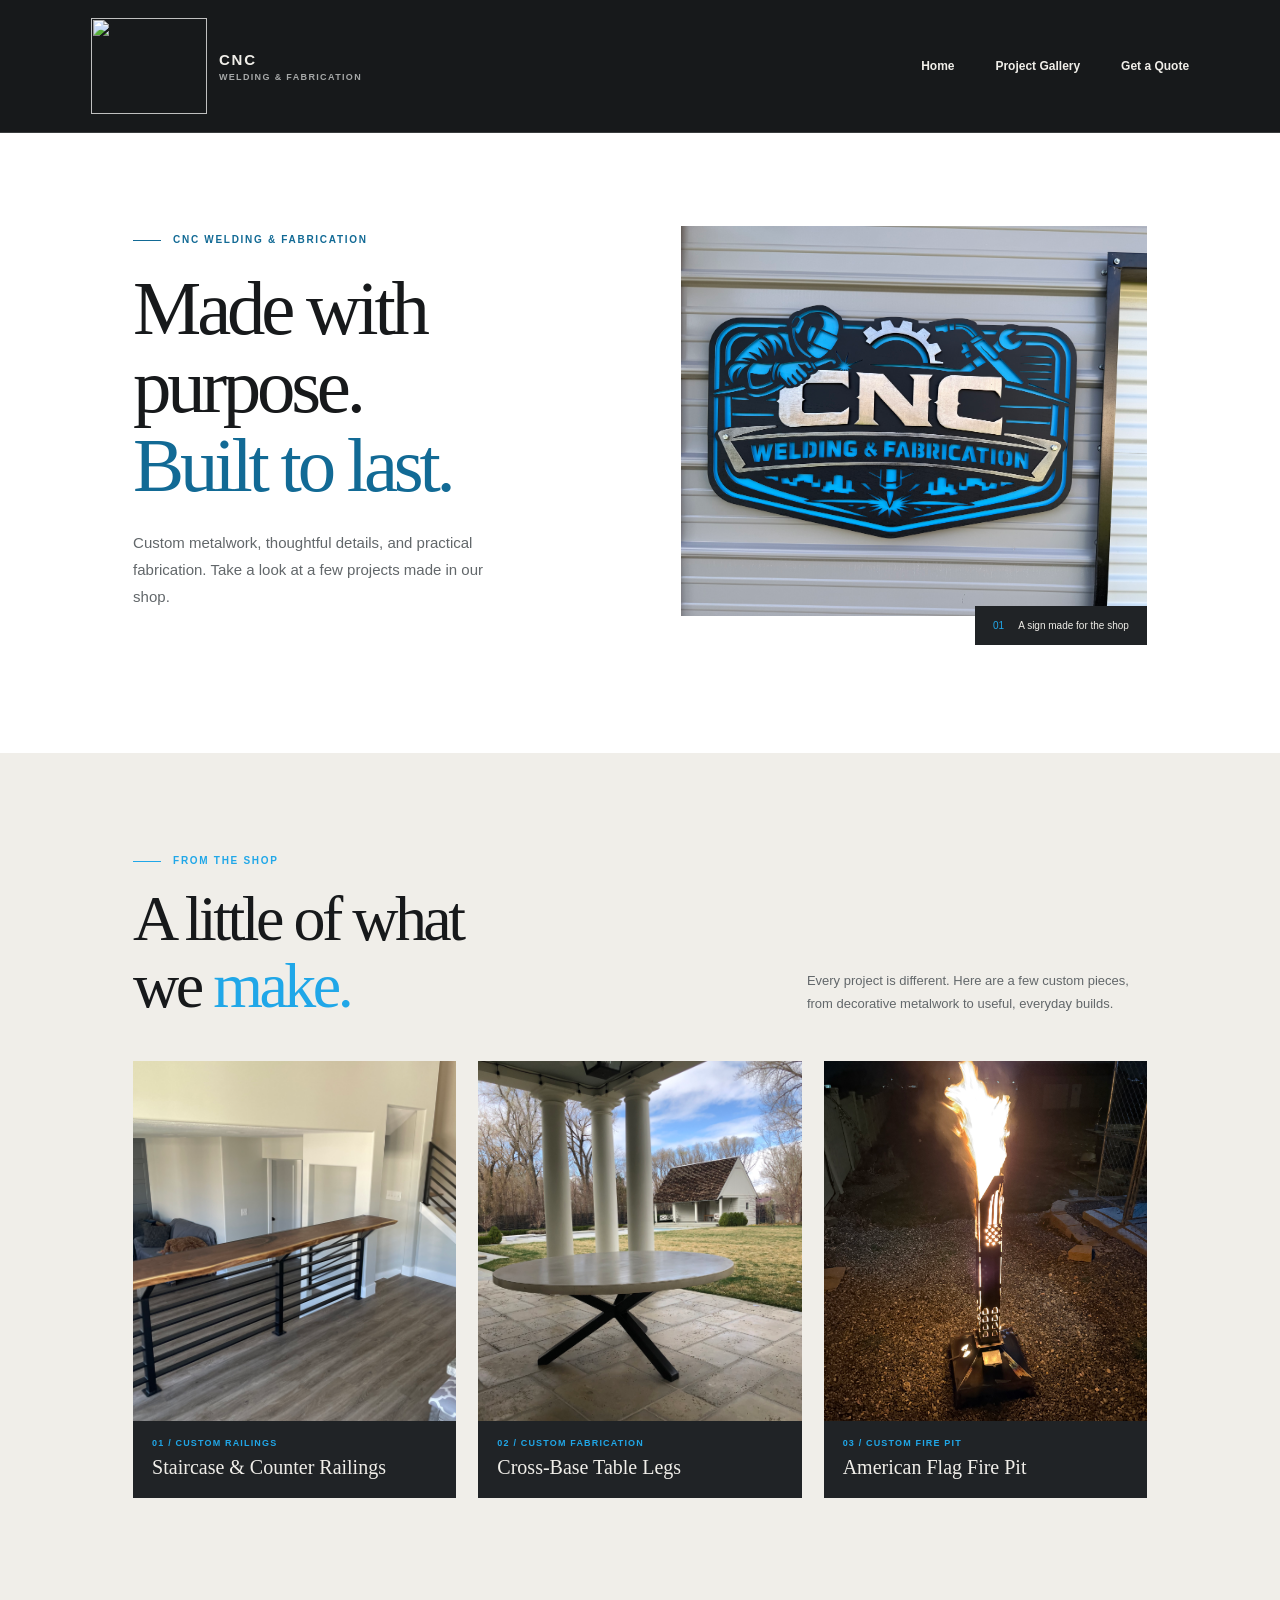
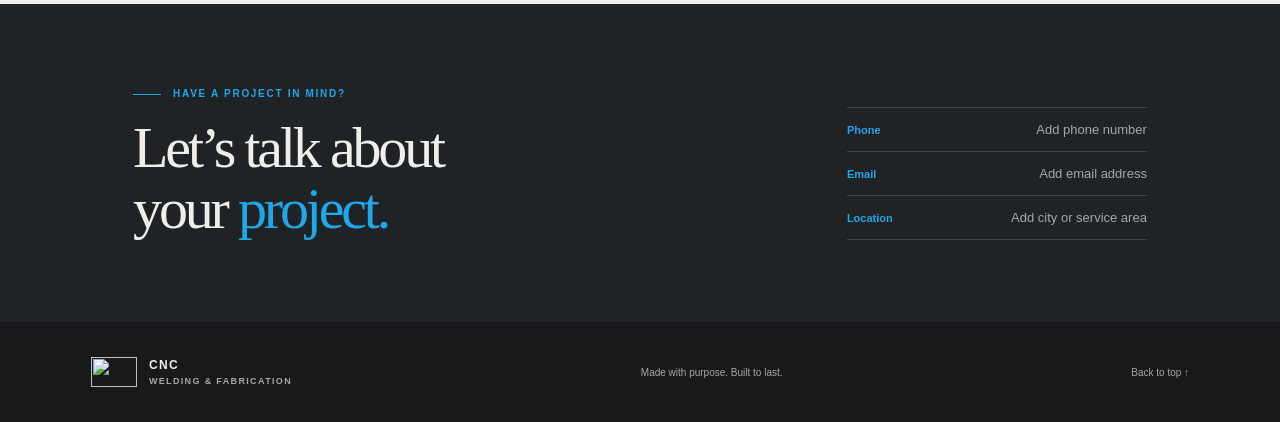
==== index.html @ ff302c90 "Merge 383dbe6cd011f37cf4efd4ad10634effdc2cf8ca into 27075da2502f0ead404ca7bb5ef45994bba12195" ====
<!doctype html>
<html lang="en">
  <head>
    <meta charset="utf-8">
    <meta name="viewport" content="width=device-width, initial-scale=1">
    <meta
      name="description"
      content="CNC Welding & Fabrication creates custom metalwork, repairs, and one-of-a-kind pieces."
    >
    <title>CNC Welding & Fabrication | Made with purpose</title>
    <link rel="icon" type="image/png" href="cnc_logo_2000px.png">
    <link rel="stylesheet" href="style.css">
  </head>
  <body>
<header class="site-header">
  <a class="brand" href="index.html" aria-label="CNC Welding & Fabrication home">
    <img src="cnc_logo_2000px.png" alt="">
    <span>CNC <span class="brand__sub">Welding &amp; Fabrication</span></span>
  </a>
  <nav class="site-nav" aria-label="Main navigation">
    <a href="index.html">Home</a>
    <a href="gallery.html">Project Gallery</a>
    <a href="quote.html">Get a Quote</a>
  </nav>
</header>

    <main>
      <section class="hero" id="home" aria-labelledby="hero-title">
        <div class="hero__copy">
          <p class="eyebrow"><span class="eyebrow__line"></span> CNC Welding &amp; Fabrication</p>
          <h1 id="hero-title">Made with purpose.<br><span>Built to last.</span></h1>
          <p class="hero__intro">
            Custom metalwork, thoughtful details, and practical fabrication.
            Take a look at a few projects made in our shop.
          </p>
        </div>
        <figure class="hero__image">
          <img
            src="IMG_4634.jpeg"
            alt="CNC Welding & Fabrication metal sign displayed outside the shop"
            fetchpriority="high"
          >
          <figcaption><span>01</span> A sign made for the shop</figcaption>
        </figure>
      </section>

      <section class="work section-wrap" id="work" aria-labelledby="work-title">
        <div class="section-heading">
          <div>
            <p class="eyebrow"><span class="eyebrow__line"></span> From the shop</p>
            <h2 id="work-title">A little of what<br>we <span>make.</span></h2>
          </div>
          <p class="section-heading__text">
            Every project is different. Here are a few custom pieces, from
            decorative metalwork to useful, everyday builds.
          </p>
        </div>

        <div class="gallery">
          <figure class="project project--feature">
            <img src="Railings2.jpeg" alt="Custom black metal railings along a staircase and counter">
            <figcaption>
              <span class="project__number">01 / CUSTOM RAILINGS</span>
              <span class="project__name">Staircase &amp; Counter Railings</span>
            </figcaption>
          </figure>
          <figure class="project project--feature">
            <img src="TableLegs.JPG" alt="Custom black metal crossed table legs beneath a round tabletop">
            <figcaption>
              <span class="project__number">02 / CUSTOM FABRICATION</span>
              <span class="project__name">Cross-Base Table Legs</span>
            </figcaption>
          </figure>
          <figure class="project project--feature project--fire-pit">
            <img src="IMG_4324.jpeg" alt="Custom steel fire pit with American flag cutouts burning outdoors">
            <figcaption>
              <span class="project__number">03 / CUSTOM FIRE PIT</span>
              <span class="project__name">American Flag Fire Pit</span>
            </figcaption>
          </figure>
        </div>

        <!-- <p class="gallery-note">Have more project photos? Add another <code>&lt;figure class="project"&gt;</code> to this gallery.</p> -->
      </section>

      <section class="contact" id="contact" aria-labelledby="contact-title">
        <div class="contact__inner">
          <div>
            <p class="eyebrow"><span class="eyebrow__line"></span> Have a project in mind?</p>
            <h2 id="contact-title">Let&rsquo;s talk about<br>your <span>project.</span></h2>
          </div>
          <ul class="contact-list">
            <li><span>Phone</span><span class="contact-list__value">Add phone number</span></li>
            <li><span>Email</span><span class="contact-list__value">Add email address</span></li>
            <li><span>Location</span><span class="contact-list__value">Add city or service area</span></li>
          </ul>
        </div>
      </section>
    </main>

    <footer class="site-footer">
      <a class="brand brand--footer" href="#home" aria-label="CNC Welding & Fabrication, back to top">
        <img src="cnc_logo_2000px.png" alt="">
        <span>CNC <span class="brand__sub">Welding &amp; Fabrication</span></span>
      </a>
      <p>Made with purpose. Built to last.</p>
      <a class="back-to-top" href="#home">Back to top ↑</a>
    </footer>

      <!-- Modal added by AI  -->
    <dialog class="image-modal" aria-labelledby="image-modal-title">
      <div class="image-modal__header">
        <p class="image-modal__title" id="image-modal-title">Image preview</p>
        <button class="image-modal__close" type="button" aria-label="Close image preview">&times;</button>
      </div>
      <img alt="">
    </dialog>
    <script src="image-modal.js" defer></script>
  </body>
</html>
---- style.css ----
:root {
  color-scheme: dark;
  --ink: #17191b;
  --panel: #202326;
  --paper: #f0eee9;
  --muted: #a6a8a8;
  --blue: #20a7e8;
  --rule: rgba(240, 238, 233, 0.16);
  font-family: "Segoe UI", Arial, sans-serif;
  font-synthesis: none;
  text-rendering: optimizeLegibility;
  -webkit-font-smoothing: antialiased;
  -moz-osx-font-smoothing: grayscale;
  scroll-behavior: smooth;
}

* {
  box-sizing: border-box;
}

body {
  margin: 0;
  background: var(--ink);
  color: var(--paper);
}

a {
  color: inherit;
  text-decoration: none;
}

img {
  display: block;
  width: 100%;
}

.site-header,
.site-footer {
  display: flex;
  align-items: center;
  justify-content: space-between;
  padding: 18px 7.1%;
}

.site-header {
  min-height: 88px;
  border-bottom: 1px solid var(--rule);
}

.brand {
  display: inline-flex;
  align-items: center;
  gap: 12px;
  font-size: 15px;
  font-weight: 800;
  letter-spacing: 0.12em;
}

.brand img {
  width: 116px;
  height: 96px;
  object-fit: contain;
}

.brand__sub {
  display: block;
  margin-top: 4px;
  color: var(--muted);
  font-size: 9px;
  font-weight: 600;
  letter-spacing: 0.15em;
  text-transform: uppercase;
}

.site-nav {
  display: flex;
  align-items: center;
  gap: clamp(20px, 3.2vw, 48px);
  font-size: 12px;
  font-weight: 600;
}

.site-nav a,
.back-to-top {
  transition: color 160ms ease;
}

.site-nav a:hover,
.back-to-top:hover {
  color: var(--blue);
}

.nav-cta {
  padding: 12px 16px;
  border: 1px solid var(--rule);
}

.nav-cta span {
  margin-left: 12px;
  color: var(--blue);
}

.hero {
  position: relative;
  display: grid;
  grid-template-columns: minmax(0, 0.95fr) minmax(340px, 1.05fr);
  align-items: center;
  gap: 7%;
  min-height: 620px;
  padding: 76px 10.4% 92px;
  background: #fff;
  color: var(--ink);
  overflow: hidden;
}

.hero__copy {
  position: relative;
  z-index: 1;
  max-width: 530px;
}

.eyebrow {
  display: flex;
  align-items: center;
  gap: 12px;
  margin: 0 0 22px;
  color: var(--blue);
  font-size: 10px;
  font-weight: 700;
  letter-spacing: 0.17em;
  line-height: 1.6;
  text-transform: uppercase;
}

.hero .eyebrow,
.hero h1 span,
.hero__note span {
  color: #126a95;
}

.eyebrow__line {
  display: inline-block;
  width: 28px;
  height: 1px;
  background: currentColor;
}

h1,
h2,
p,
figure {
  margin-top: 0;
}

h1,
h2 {
  margin-bottom: 0;
  font-family: Georgia, "Times New Roman", serif;
  font-weight: 400;
  letter-spacing: -0.055em;
}

h1 {
  font-size: clamp(48px, 6vw, 82px);
  line-height: 1.02;
}

h1 span,
h2 span {
  color: var(--blue);
}

.hero__intro {
  max-width: 380px;
  margin: 24px 0 28px;
  color: #62676a;
  font-size: 15px;
  line-height: 1.8;
}

.button {
  display: inline-flex;
  align-items: center;
  gap: 24px;
  padding: 15px 19px;
  background: var(--blue);
  color: #101518;
  font-size: 12px;
  font-weight: 800;
  transition: background 160ms ease, transform 160ms ease;
}

.button:hover {
  transform: translateY(-2px);
  background: #64c8f5;
}

.button span {
  font-size: 16px;
}

.hero__note {
  margin: 38px 0 0;
  color: #62676a;
  font-size: 10px;
  letter-spacing: 0.07em;
}

.hero__note span {
  padding: 0 8px;
}

.hero__image {
  position: relative;
  margin: 0;
  padding: 0 0 29px 29px;
}

.hero__image::before {
  position: absolute;
  z-index: -1;
  inset: 29px 0 0 0;
  border: 1px solid var(--ink);
  content: "";
}

.hero__image img {
  height: 390px;
  object-fit: cover;
  object-position: center;
}

.hero__image figcaption {
  position: absolute;
  right: 0;
  bottom: 0;
  padding: 14px 18px;
  background: var(--panel);
  color: var(--paper);
  font-size: 10px;
}

.hero__image figcaption span {
  margin-right: 12px;
  color: var(--blue);
}

.section-wrap {
  padding: 100px 10.4% 106px;
}

.work {
  background: var(--paper);
  color: var(--ink);
}

.section-heading {
  display: flex;
  align-items: end;
  justify-content: space-between;
  gap: 36px;
  margin-bottom: 42px;
}

.section-heading .eyebrow,
.contact .eyebrow {
  margin-bottom: 16px;
}

h2 {
  font-size: clamp(40px, 5vw, 64px);
  line-height: 1.05;
}

.section-heading__text {
  max-width: 340px;
  margin-bottom: 4px;
  color: #62676a;
  font-size: 13px;
  line-height: 1.8;
}

.gallery {
  display: grid;
  grid-template-columns: 1.12fr 0.88fr;
  gap: 28px 22px;
  align-items: start;
}

.project {
  position: relative;
  min-width: 0;
  margin: 0;
  background: var(--panel);
  overflow: hidden;
}

.project img {
  width: 100%;
  height: 100%;
  object-fit: contain;
  transition: transform 450ms ease;
}

.project--feature img {
  height: 360px;
}

#work .gallery {
  grid-template-columns: repeat(3, minmax(0, 1fr));
  gap: 22px;
}

#work .project--feature img {
  height: 360px;
  object-fit: cover;
}

#work .project--fire-pit img {
  object-position: center 35%;
}

#gallery-content .project {
  display: flex;
  flex-direction: column;
}

#gallery-content .project img {
  flex: none;
  height: auto;
}

.project:hover img {
  transform: scale(1.035);
}

.project--wide img {
  object-position: center 54%;
}

.project--tall img {
  object-position: center 53%;
}

.project--sign img {
  object-position: center 53%;
}

.project figcaption {
  display: grid;
  gap: 8px;
  padding: 17px 19px 19px;
  color: var(--paper);
}

.project--feature figcaption {
  background: var(--panel);
}

.project__number {
  color: var(--blue);
  font-size: 9px;
  font-weight: 700;
  letter-spacing: 0.13em;
}

.project__name {
  font-family: Georgia, "Times New Roman", serif;
  font-size: 20px;
}

.gallery-note {
  margin: 27px 0 0;
  color: #62676a;
  font-size: 11px;
}

.gallery-note code {
  color: #126a95;
}

.contact {
  padding: 82px 10.4%;
  background: var(--panel);
}

.contact__inner {
  display: flex;
  align-items: end;
  justify-content: space-between;
  gap: 48px;
  max-width: 1120px;
  margin: 0 auto;
}

.contact h2 {
  font-size: clamp(38px, 4.7vw, 58px);
}

.contact-list {
  min-width: min(100%, 300px);
  margin: 0;
  padding: 0;
  list-style: none;
}

.contact-list li {
  display: flex;
  align-items: center;
  justify-content: space-between;
  gap: 24px;
  padding: 14px 0;
  border-bottom: 1px solid var(--rule);
  font-size: 13px;
}

.contact-list li:first-child {
  border-top: 1px solid var(--rule);
}

.contact-list li > span:first-child {
  color: var(--blue);
  font-size: 11px;
  font-weight: 700;
}

.contact-list__value {
  color: var(--muted);
  text-align: right;
}

.site-footer {
  min-height: 100px;
  gap: 20px;
  color: var(--muted);
  font-size: 10px;
}

.site-footer p {
  margin: 0;
}

.brand--footer {
  color: var(--paper);
  font-size: 12px;
}

.brand--footer img {
  width: 46px;
  height: 30px;
}

.back-to-top {
  font-size: 10px;
}

:focus-visible {
  outline: 2px solid var(--blue);
  outline-offset: 4px;
}

main img[role="button"] {
  cursor: zoom-in;
}

/* Modal css added by AI */
.image-modal {
  width: min(92vw, 1100px);
  max-width: none;
  max-height: 92vh;
  padding: 18px;
  border: 1px solid var(--rule);
  background: var(--panel);
  color: var(--paper);
}

.image-modal::backdrop {
  background: rgba(0, 0, 0, 0.84);
}

.image-modal__header {
  display: flex;
  align-items: center;
  justify-content: space-between;
  gap: 20px;
  margin-bottom: 12px;
}

.image-modal__title {
  margin: 0;
  color: var(--muted);
  font-size: 12px;
}

.image-modal__close {
  padding: 4px 10px;
  border: 1px solid var(--rule);
  background: transparent;
  color: inherit;
  font: inherit;
  font-size: 22px;
  cursor: pointer;
}

.image-modal > img {
  width: auto;
  max-width: 100%;
  max-height: calc(92vh - 80px);
  margin: 0 auto;
  object-fit: contain;
}

@media (max-width: 760px) {
  .site-header,
  .site-footer {
    padding-right: 6%;
    padding-left: 6%;
  }

  .site-header {
    min-height: 76px;
  }

  .brand {
    gap: 8px;
    font-size: 12px;
  }

  .brand img {
    width: 43px;
    height: 30px;
  }

  .brand__sub {
    font-size: 8px;
  }

  .site-nav {
    gap: 16px;
    font-size: 11px;
  }

  .nav-cta {
    display: none;
  }

  .hero {
    grid-template-columns: 1fr;
    gap: 42px;
    padding: 68px 8% 82px;
  }

  .hero__copy {
    max-width: 560px;
  }

  .hero__image {
    width: min(100%, 520px);
    margin-left: auto;
  }

  .hero__image img {
    height: clamp(260px, 64vw, 390px);
  }

  .section-wrap {
    padding: 76px 8%;
  }

  .section-heading {
    align-items: start;
    flex-direction: column;
    gap: 18px;
  }

  .section-heading__text {
    max-width: 480px;
  }

  .gallery {
    gap: 18px;
  }

  #work .gallery {
    grid-template-columns: 1fr;
  }

  #work .project--feature img {
    height: auto;
  }

  .project img,
  .project--tall img {
    height: 270px;
  }

  .contact {
    padding: 68px 8%;
  }

  .contact__inner {
    align-items: start;
    flex-direction: column;
    gap: 32px;
  }

  .contact-list {
    width: 100%;
  }
}

@media (max-width: 520px) {
  .site-nav {
    gap: 14px;
  }

  .site-nav a {
    font-size: 10px;
  }

  .hero {
    padding-top: 54px;
  }

  .hero__note {
    font-size: 9px;
  }

  .gallery {
    grid-template-columns: 1fr;
    gap: 18px;
  }

  .project--tall img {
    height: clamp(230px, 72vw, 360px);
  }

  .site-footer {
    flex-wrap: wrap;
    padding-top: 22px;
    padding-bottom: 22px;
  }

  .site-footer p {
    order: 1;
    flex-basis: 100%;
  }
}

@media (prefers-reduced-motion: reduce) {
  *,
  *::before,
  *::after {
    scroll-behavior: auto !important;
    transition-duration: 0.01ms !important;
  }
}

.project figcaption span.project__name {
  display: block; margin-bottom: 0;
}
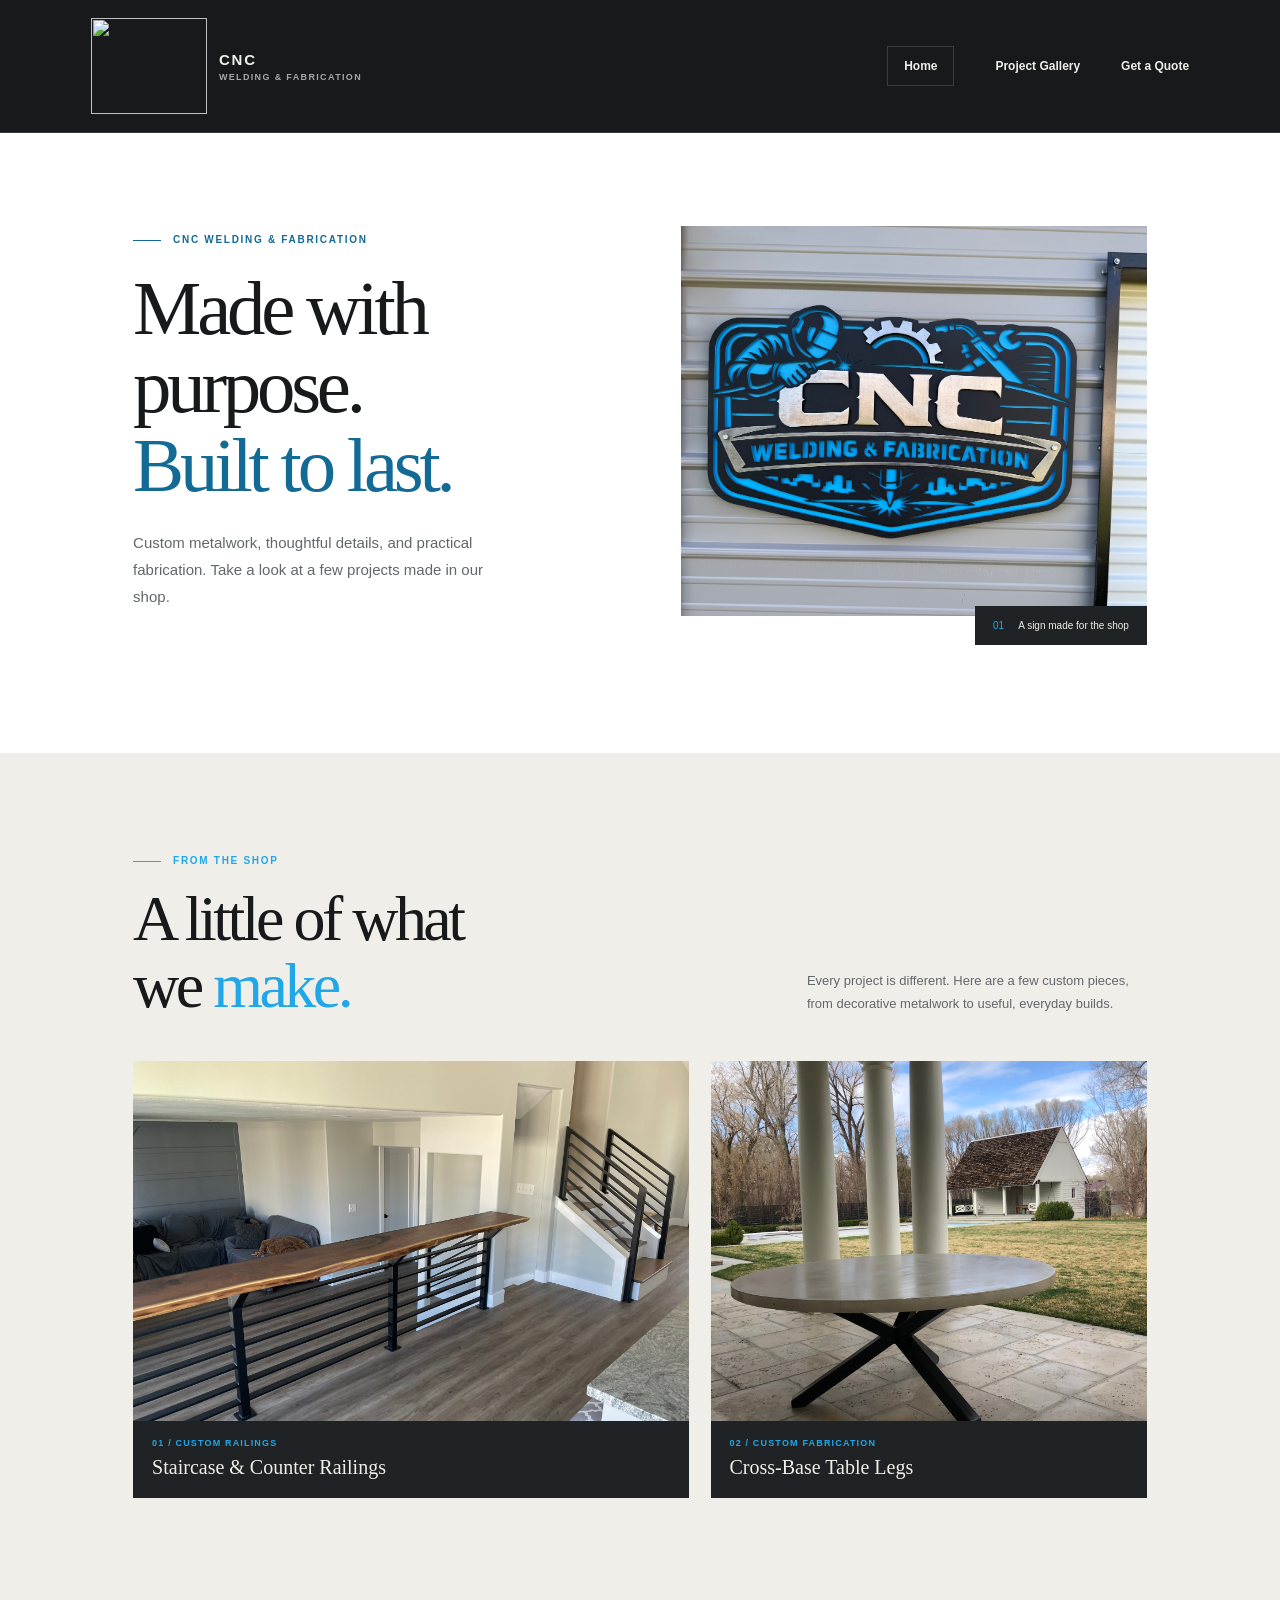
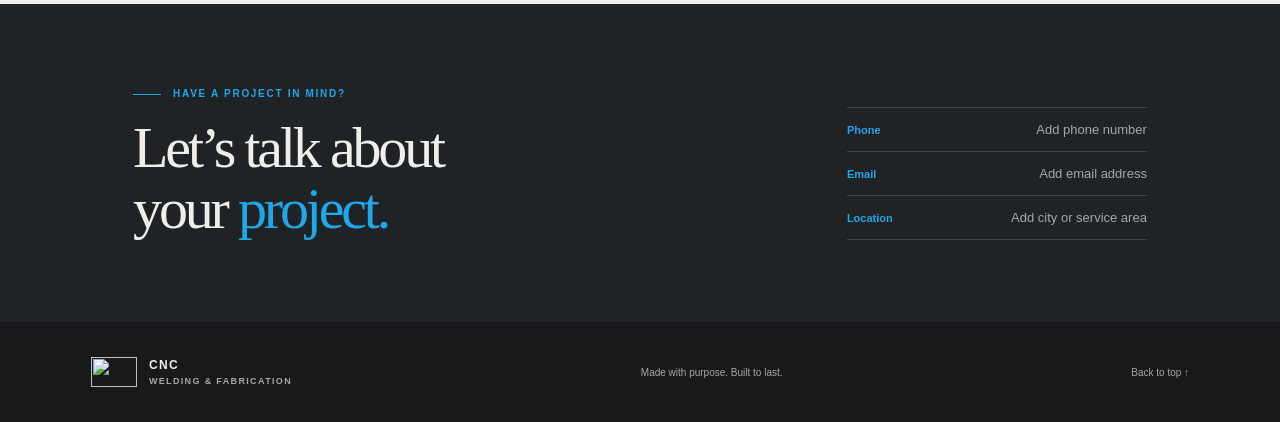
==== commit 96cbaa99: "added nav-cta class to all pages nav bar" ====
--- a/index.html
+++ b/index.html
@@ -18,7 +18,7 @@
     <span>CNC <span class="brand__sub">Welding &amp; Fabrication</span></span>
   </a>
   <nav class="site-nav" aria-label="Main navigation">
-    <a href="index.html">Home</a>
+    <a class="nav-cta" href="index.html">Home</a>
     <a href="gallery.html">Project Gallery</a>
     <a href="quote.html">Get a Quote</a>
   </nav>
@@ -71,13 +71,6 @@
               <span class="project__name">Cross-Base Table Legs</span>
             </figcaption>
           </figure>
-          <figure class="project project--feature project--fire-pit">
-            <img src="IMG_4324.jpeg" alt="Custom steel fire pit with American flag cutouts burning outdoors">
-            <figcaption>
-              <span class="project__number">03 / CUSTOM FIRE PIT</span>
-              <span class="project__name">American Flag Fire Pit</span>
-            </figcaption>
-          </figure>
         </div>
 
         <!-- <p class="gallery-note">Have more project photos? Add another <code>&lt;figure class="project"&gt;</code> to this gallery.</p> -->
@@ -106,15 +99,5 @@
       <p>Made with purpose. Built to last.</p>
       <a class="back-to-top" href="#home">Back to top ↑</a>
     </footer>
-
-      <!-- Modal added by AI  -->
-    <dialog class="image-modal" aria-labelledby="image-modal-title">
-      <div class="image-modal__header">
-        <p class="image-modal__title" id="image-modal-title">Image preview</p>
-        <button class="image-modal__close" type="button" aria-label="Close image preview">&times;</button>
-      </div>
-      <img alt="">
-    </dialog>
-    <script src="image-modal.js" defer></script>
   </body>
 </html>
--- a/style.css
+++ b/style.css
@@ -298,7 +298,7 @@
 .project img {
   width: 100%;
   height: 100%;
-  object-fit: contain;
+  object-fit: cover;
   transition: transform 450ms ease;
 }
 
@@ -306,29 +306,16 @@
   height: 360px;
 }
 
-#work .gallery {
-  grid-template-columns: repeat(3, minmax(0, 1fr));
-  gap: 22px;
-}
-
-#work .project--feature img {
-  height: 360px;
-  object-fit: cover;
-}
-
-#work .project--fire-pit img {
-  object-position: center 35%;
-}
-
-#gallery-content .project {
+/* To restore varied card heights, comment out lines 310-318. */
+/* #gallery-content .project {
   display: flex;
   flex-direction: column;
 }
 
 #gallery-content .project img {
   flex: none;
-  height: auto;
-}
+  height: 300px;
+} */
 
 .project:hover img {
   transform: scale(1.035);
@@ -459,57 +446,6 @@
   outline-offset: 4px;
 }
 
-main img[role="button"] {
-  cursor: zoom-in;
-}
-
-/* Modal css added by AI */
-.image-modal {
-  width: min(92vw, 1100px);
-  max-width: none;
-  max-height: 92vh;
-  padding: 18px;
-  border: 1px solid var(--rule);
-  background: var(--panel);
-  color: var(--paper);
-}
-
-.image-modal::backdrop {
-  background: rgba(0, 0, 0, 0.84);
-}
-
-.image-modal__header {
-  display: flex;
-  align-items: center;
-  justify-content: space-between;
-  gap: 20px;
-  margin-bottom: 12px;
-}
-
-.image-modal__title {
-  margin: 0;
-  color: var(--muted);
-  font-size: 12px;
-}
-
-.image-modal__close {
-  padding: 4px 10px;
-  border: 1px solid var(--rule);
-  background: transparent;
-  color: inherit;
-  font: inherit;
-  font-size: 22px;
-  cursor: pointer;
-}
-
-.image-modal > img {
-  width: auto;
-  max-width: 100%;
-  max-height: calc(92vh - 80px);
-  margin: 0 auto;
-  object-fit: contain;
-}
-
 @media (max-width: 760px) {
   .site-header,
   .site-footer {
@@ -579,14 +515,6 @@
 
   .gallery {
     gap: 18px;
-  }
-
-  #work .gallery {
-    grid-template-columns: 1fr;
-  }
-
-  #work .project--feature img {
-    height: auto;
   }
 
   .project img,
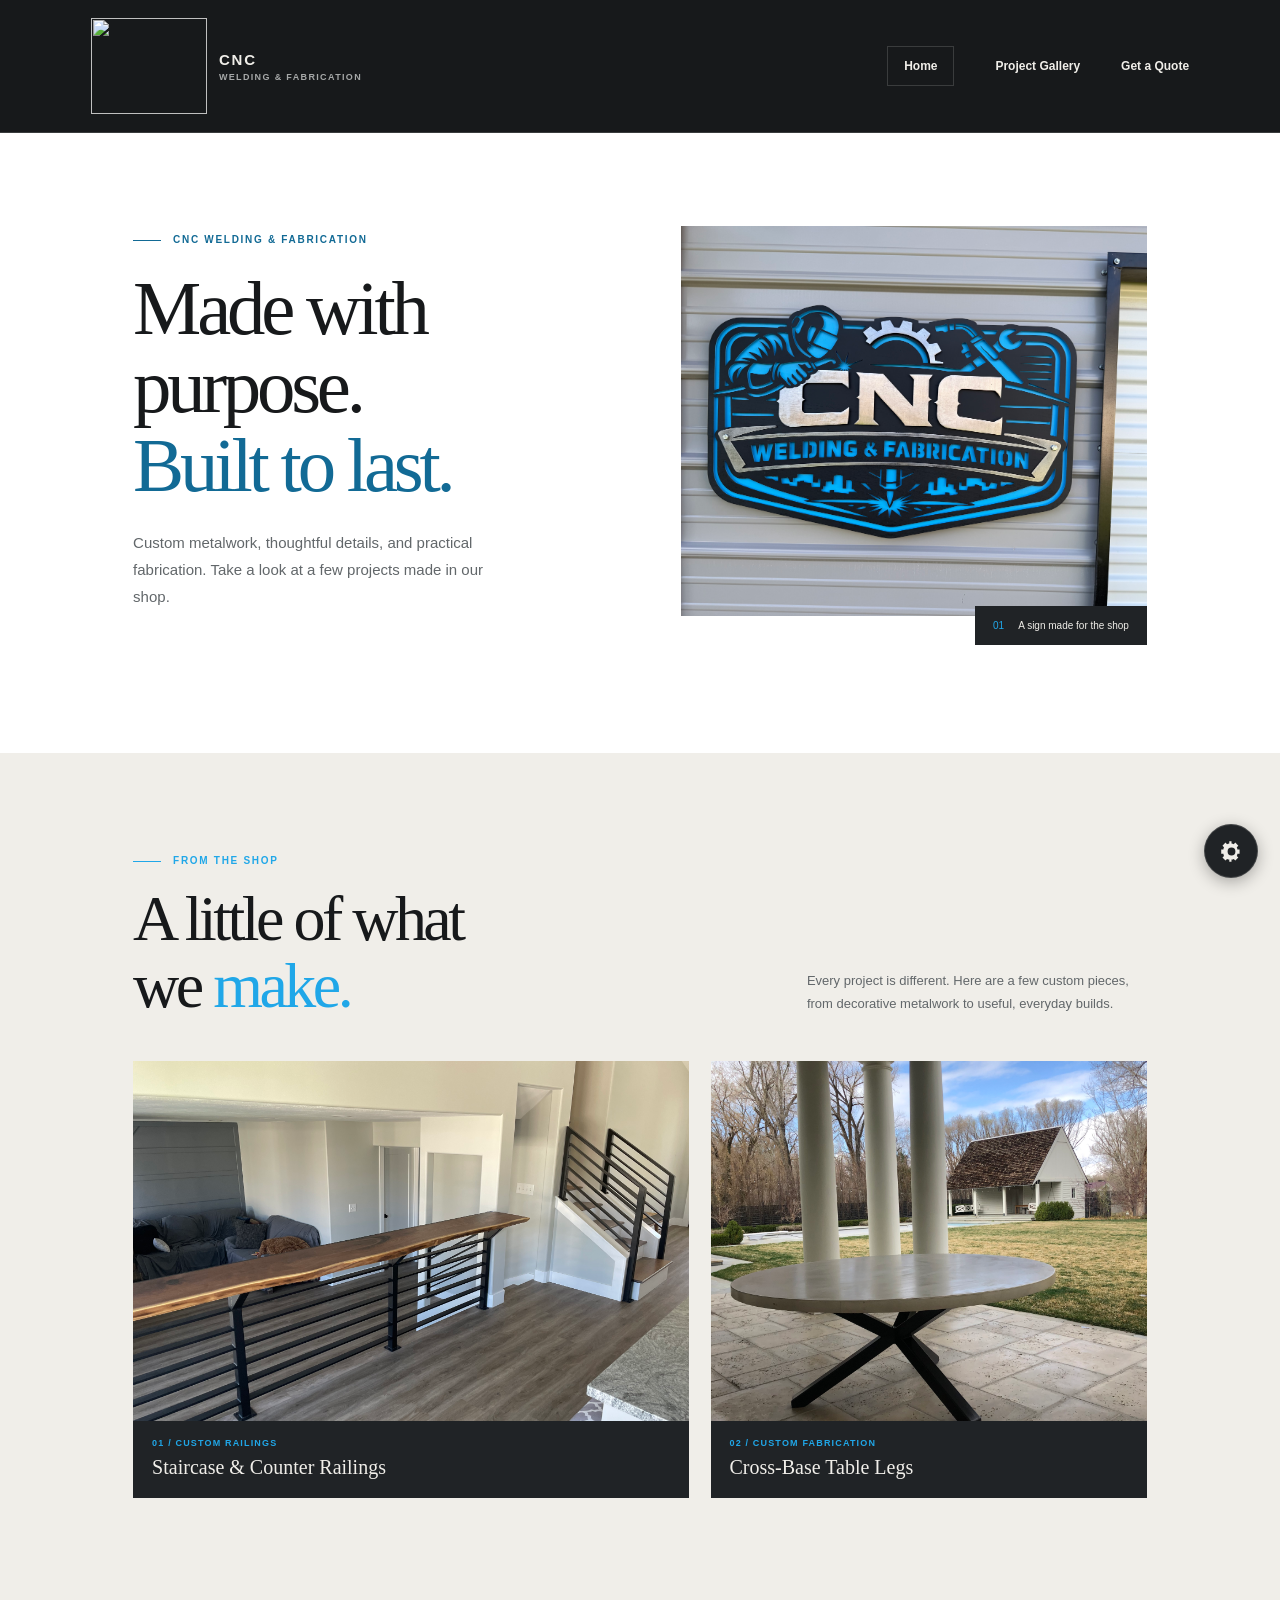
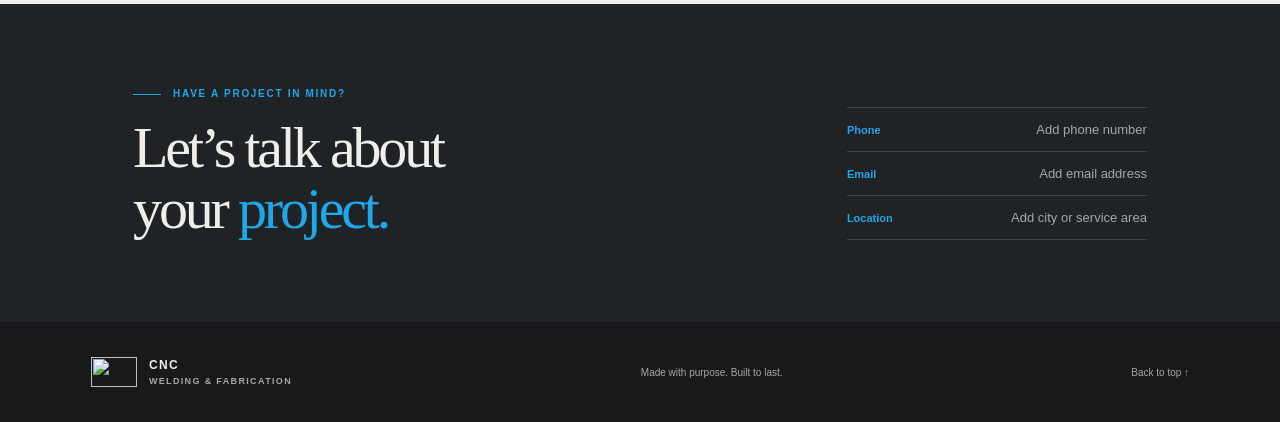
==== commit f3fec1ae: "settings menu dark mode, improve contrast settings added." ====
--- a/index.html
+++ b/index.html
@@ -99,5 +99,6 @@
       <p>Made with purpose. Built to last.</p>
       <a class="back-to-top" href="#home">Back to top ↑</a>
     </footer>
+    <script src="settings.js"></script>
   </body>
 </html>
--- a/style.css
+++ b/style.css
@@ -586,4 +586,187 @@
 
 .project figcaption span.project__name {
   display: block; margin-bottom: 0;
+}
+
+.site-settings {
+  position: fixed;
+  z-index: 20;
+  right: 22px;
+  bottom: 22px;
+}
+
+.settings-button {
+  display: grid;
+  width: 54px;
+  height: 54px;
+  place-items: center;
+  border: 1px solid var(--rule);
+  border-radius: 50%;
+  background: var(--panel);
+  color: var(--paper);
+  cursor: pointer;
+  box-shadow: 0 4px 16px rgba(0, 0, 0, 0.3);
+}
+
+.settings-button svg {
+  width: 25px;
+  height: 25px;
+  fill: currentColor;
+}
+
+.settings-menu {
+  position: absolute;
+  right: 0;
+  bottom: calc(100% + 12px);
+  width: max-content;
+  min-width: 220px;
+  padding: 8px 16px;
+  border: 1px solid var(--rule);
+  background: var(--panel);
+  color: var(--paper);
+  box-shadow: 0 8px 24px rgba(0, 0, 0, 0.35);
+}
+
+.settings-menu[hidden] {
+  display: none;
+}
+
+.settings-option {
+  display: flex;
+  align-items: center;
+  justify-content: space-between;
+  gap: 24px;
+  padding: 13px 0;
+  font-size: 13px;
+  font-weight: 600;
+  cursor: pointer;
+}
+
+.settings-option + .settings-option {
+  border-top: 1px solid var(--rule);
+}
+
+.settings-option input {
+  width: 18px;
+  height: 18px;
+  margin: 0;
+  accent-color: var(--blue);
+  cursor: pointer;
+}
+
+:root[data-theme="dark"] {
+  color-scheme: dark;
+  --ink: #111416;
+  --panel: #1b1f22;
+  --paper: #f5f5f2;
+  --muted: #d2d6d8;
+  --blue: #6bcaff;
+  --rule: rgba(240, 238, 233, 0.3);
+}
+
+:root[data-theme="dark"] .hero {
+  background: var(--panel);
+  color: var(--paper);
+}
+
+:root[data-theme="dark"] .hero .eyebrow,
+:root[data-theme="dark"] .hero h1 span,
+:root[data-theme="dark"] .hero__note span {
+  color: #8edbff;
+}
+
+:root[data-theme="dark"] .hero__intro,
+:root[data-theme="dark"] .hero__note,
+:root[data-theme="dark"] .section-heading__text,
+:root[data-theme="dark"] .gallery-note {
+  color: #d2d6d8;
+}
+
+:root[data-theme="dark"] .work {
+  background: #15191b;
+  color: var(--paper);
+}
+
+:root[data-theme="dark"] .contact {
+  background: #303438;
+}
+
+:root[data-contrast="high"] {
+  --muted: #fff;
+  --blue: #005f87;
+  --rule: rgba(255, 255, 255, 0.65);
+}
+
+:root[data-contrast="high"][data-theme="dark"] {
+  --blue: #8edbff;
+  --rule: rgba(255, 255, 255, 0.55);
+}
+
+:root[data-contrast="high"] .work .eyebrow,
+:root[data-contrast="high"] .work h2 span {
+  color: #00557b;
+}
+
+:root[data-contrast="high"] .work .section-heading__text,
+:root[data-contrast="high"] .work .gallery-note {
+  color: #343a3e;
+}
+
+:root[data-contrast="high"][data-theme="dark"] .work .section-heading__text,
+:root[data-contrast="high"][data-theme="dark"] .work .gallery-note {
+  color: #f5f5f2;
+}
+
+:root[data-contrast="high"] .project__number,
+:root[data-contrast="high"] .contact .eyebrow,
+:root[data-contrast="high"] .contact h2 span,
+:root[data-contrast="high"] .contact-list li > span:first-child,
+:root[data-contrast="high"] .quote-page h1 span {
+  color: #8edbff;
+}
+
+:root[data-contrast="high"][data-theme="dark"] .work .eyebrow,
+:root[data-contrast="high"][data-theme="dark"] .work h2 span,
+:root[data-contrast="high"][data-theme="dark"] .project__number,
+:root[data-contrast="high"][data-theme="dark"] .contact .eyebrow,
+:root[data-contrast="high"][data-theme="dark"] .contact h2 span,
+:root[data-contrast="high"][data-theme="dark"] .contact-list li > span:first-child,
+:root[data-contrast="high"][data-theme="dark"] .quote-page h1 span {
+  color: #8edbff;
+}
+
+:root[data-contrast="high"] .contact-list__value,
+:root[data-contrast="high"] .site-footer {
+  color: #fff;
+}
+
+:root[data-contrast="high"] .button {
+  background: #65c8f5;
+  color: #101518;
+}
+
+:root[data-contrast="high"] .site-nav a:hover,
+:root[data-contrast="high"] .back-to-top:hover {
+  color: #8edbff;
+}
+
+:root[data-contrast="high"] .settings-button,
+:root[data-contrast="high"] .settings-menu {
+  border-width: 2px;
+}
+
+:root[data-contrast="high"] .settings-option input {
+  accent-color: #8edbff;
+}
+
+:root[data-contrast="high"] :focus-visible {
+  outline-width: 3px;
+  outline-color: #ffea00;
+}
+
+@media (max-width: 520px) {
+  .site-settings {
+    right: 16px;
+    bottom: 16px;
+  }
 }
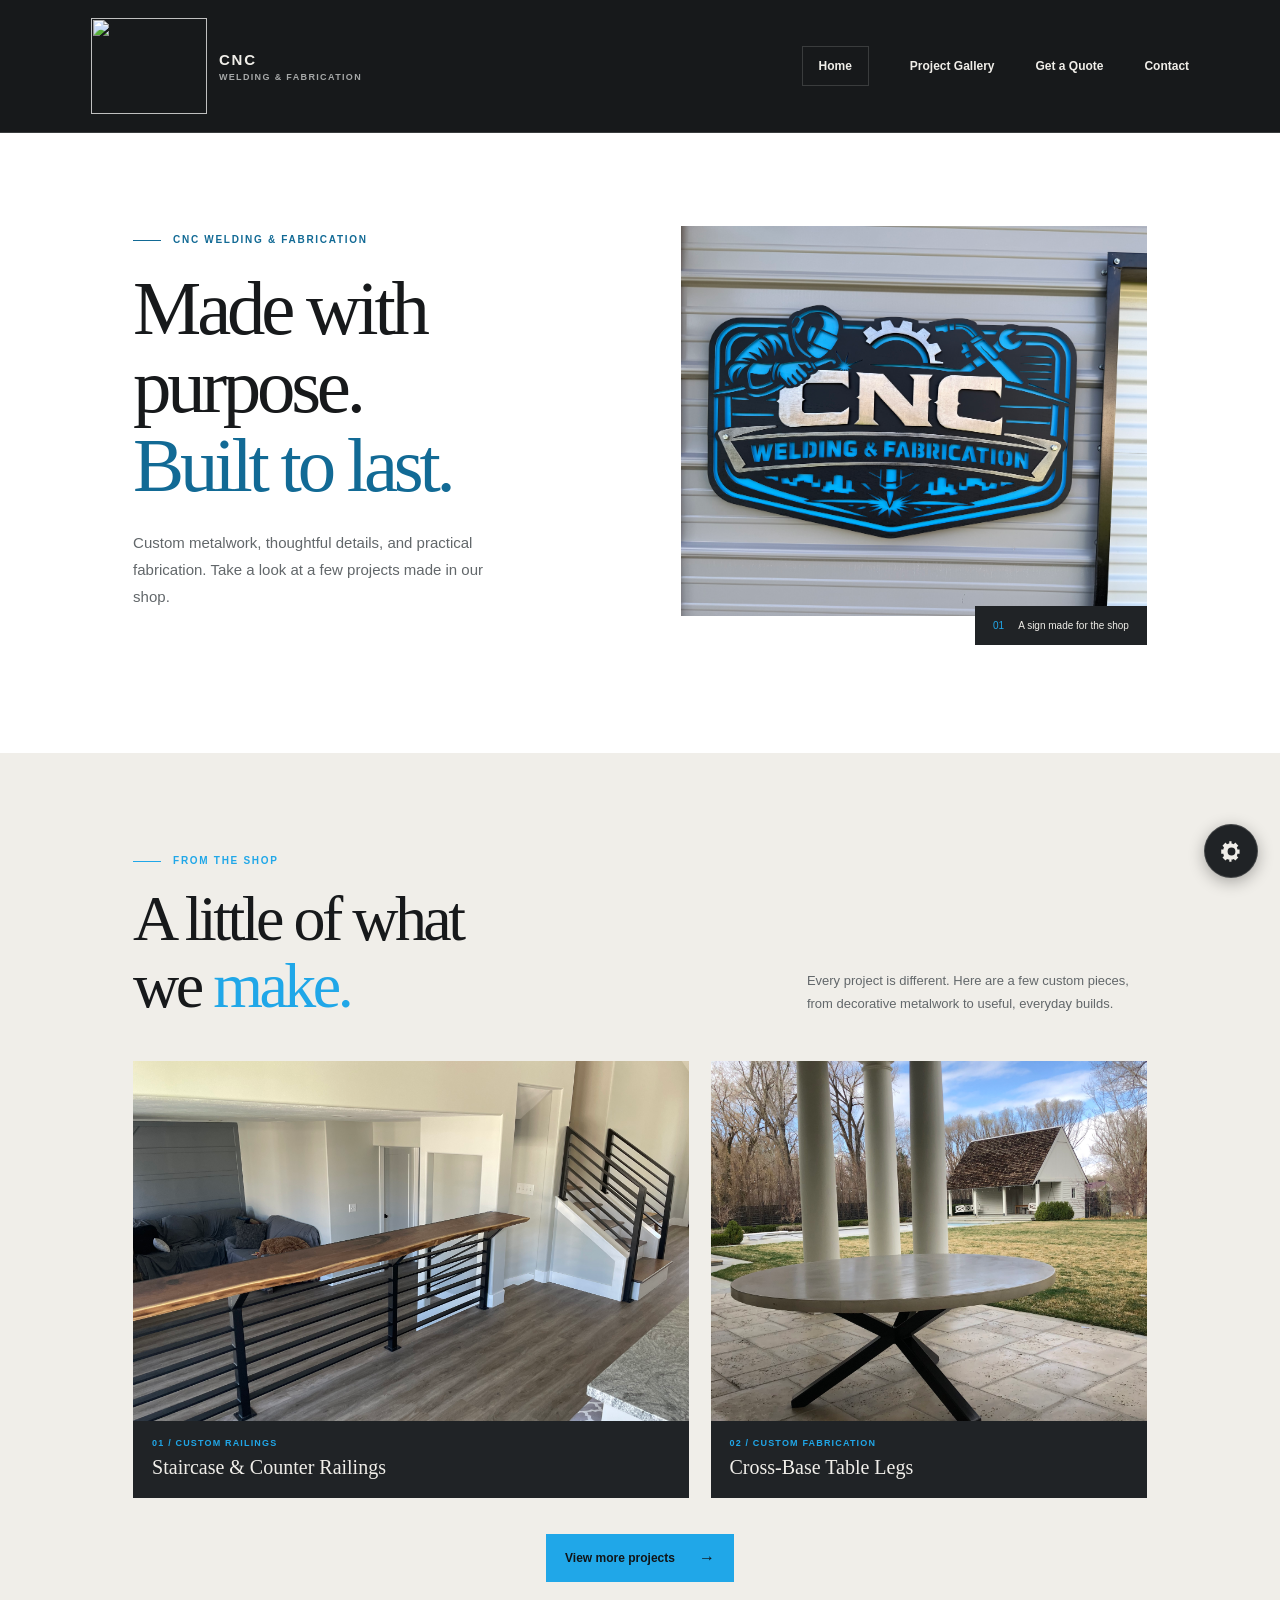
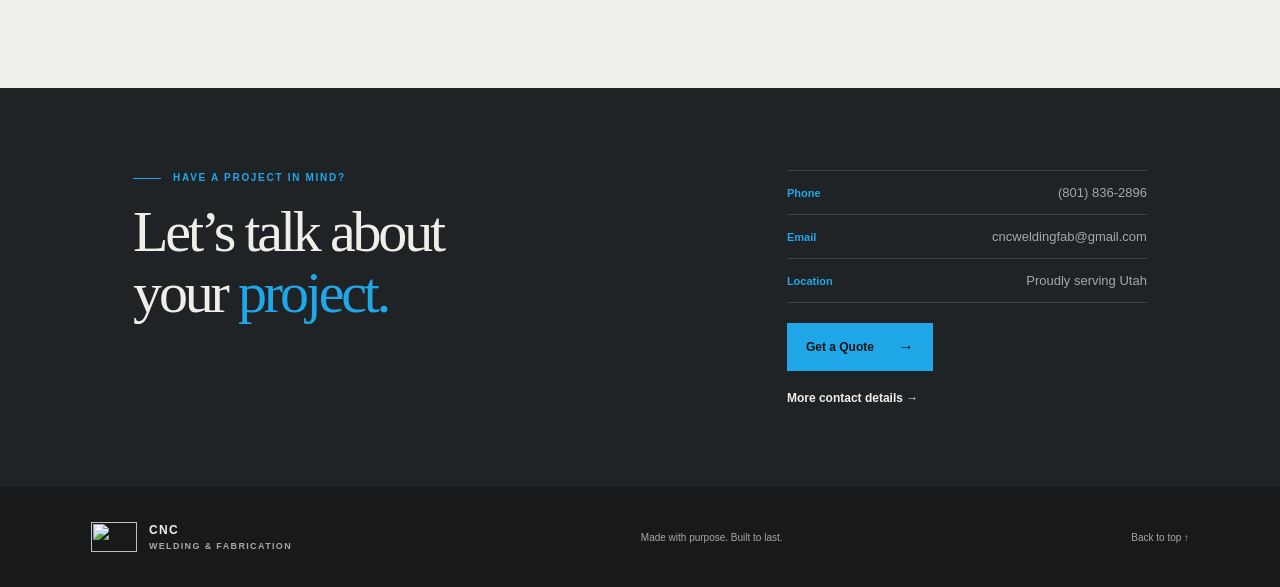
==== commit 578a4631: "added new contact page with more details than the snippet on the home page" ====
--- a/index.html
+++ b/index.html
@@ -11,7 +11,7 @@
     <link rel="icon" type="image/png" href="cnc_logo_2000px.png">
     <link rel="stylesheet" href="style.css">
   </head>
-  <body>
+  <body id="top">
 <header class="site-header">
   <a class="brand" href="index.html" aria-label="CNC Welding & Fabrication home">
     <img src="cnc_logo_2000px.png" alt="">
@@ -21,10 +21,12 @@
     <a class="nav-cta" href="index.html">Home</a>
     <a href="gallery.html">Project Gallery</a>
     <a href="quote.html">Get a Quote</a>
+    <a href="contact.html">Contact</a>
   </nav>
 </header>
 
     <main>
+      <!-- hero section exclusive to the home page -->
       <section class="hero" id="home" aria-labelledby="hero-title">
         <div class="hero__copy">
           <p class="eyebrow"><span class="eyebrow__line"></span> CNC Welding &amp; Fabrication</p>
@@ -44,6 +46,7 @@
         </figure>
       </section>
 
+      <!-- work section i.e. a tiny snippet of the project gallery -->
       <section class="work section-wrap" id="work" aria-labelledby="work-title">
         <div class="section-heading">
           <div>
@@ -72,21 +75,27 @@
             </figcaption>
           </figure>
         </div>
-
-        <!-- <p class="gallery-note">Have more project photos? Add another <code>&lt;figure class="project"&gt;</code> to this gallery.</p> -->
+        <div class="section-action">
+          <a class="button" href="gallery.html">View more projects <span aria-hidden="true">→</span></a>
+        </div>
       </section>
 
+      <!-- contact section a tiny snippet of the contact page -->
       <section class="contact" id="contact" aria-labelledby="contact-title">
         <div class="contact__inner">
           <div>
             <p class="eyebrow"><span class="eyebrow__line"></span> Have a project in mind?</p>
             <h2 id="contact-title">Let&rsquo;s talk about<br>your <span>project.</span></h2>
           </div>
-          <ul class="contact-list">
-            <li><span>Phone</span><span class="contact-list__value">Add phone number</span></li>
-            <li><span>Email</span><span class="contact-list__value">Add email address</span></li>
-            <li><span>Location</span><span class="contact-list__value">Add city or service area</span></li>
-          </ul>
+          <div class="contact__details">
+            <ul class="contact-list">
+              <li><span>Phone</span><a class="contact-list__value" href="tel:+18018362896">(801) 836-2896</a></li>
+              <li><span>Email</span><a class="contact-list__value" href="mailto:cncweldingfab@gmail.com">cncweldingfab@gmail.com</a></li>
+              <li><span>Location</span><span class="contact-list__value">Proudly serving Utah</span></li>
+            </ul>
+            <a class="button" href="quote.html">Get a Quote <span aria-hidden="true">→</span></a>
+            <a class="contact__more" href="contact.html">More contact details <span aria-hidden="true">→</span></a>
+          </div>
         </div>
       </section>
     </main>
@@ -97,7 +106,7 @@
         <span>CNC <span class="brand__sub">Welding &amp; Fabrication</span></span>
       </a>
       <p>Made with purpose. Built to last.</p>
-      <a class="back-to-top" href="#home">Back to top ↑</a>
+      <a class="back-to-top" href="#top">Back to top ↑</a>
     </footer>
     <script src="settings.js"></script>
   </body>
--- a/style.css
+++ b/style.css
@@ -43,7 +43,11 @@
 }
 
 .site-header {
+  position: sticky;
+  top: 0;
+  z-index: 10;
   min-height: 88px;
+  background: var(--ink);
   border-bottom: 1px solid var(--rule);
 }
 
@@ -287,6 +291,12 @@
   align-items: start;
 }
 
+.section-action {
+  display: flex;
+  justify-content: center;
+  margin-top: 36px;
+}
+
 .project {
   position: relative;
   min-width: 0;
@@ -373,7 +383,7 @@
 
 .contact__inner {
   display: flex;
-  align-items: end;
+  align-items: start;
   justify-content: space-between;
   gap: 48px;
   max-width: 1120px;
@@ -385,10 +395,16 @@
 }
 
 .contact-list {
-  min-width: min(100%, 300px);
+  width: 100%;
   margin: 0;
   padding: 0;
   list-style: none;
+}
+
+.contact__details {
+  display: grid;
+  width: min(100%, 360px);
+  gap: 20px;
 }
 
 .contact-list li {
@@ -416,6 +432,43 @@
   text-align: right;
 }
 
+.contact-list a:hover {
+  color: var(--paper);
+}
+
+.contact__details .button {
+  justify-self: start;
+}
+
+.contact__more {
+  justify-self: start;
+  font-size: 12px;
+  font-weight: 600;
+}
+
+.contact__more:hover {
+  color: var(--blue);
+}
+
+.contact-page__intro {
+  min-height: 340px;
+  padding-top: 72px;
+  padding-bottom: 76px;
+}
+
+.contact-page__intro h1 {
+  max-width: 760px;
+  margin-bottom: 22px;
+}
+
+.contact-page__intro-copy {
+  max-width: 560px;
+  margin-bottom: 0;
+  color: #62676a;
+  font-size: 15px;
+  line-height: 1.8;
+}
+
 .site-footer {
   min-height: 100px;
   gap: 20px;
@@ -503,6 +556,10 @@
     padding: 76px 8%;
   }
 
+  .contact-page__intro {
+    min-height: 0;
+  }
+
   .section-heading {
     align-items: start;
     flex-direction: column;
@@ -532,7 +589,7 @@
     gap: 32px;
   }
 
-  .contact-list {
+  .contact__details {
     width: 100%;
   }
 }
@@ -678,6 +735,7 @@
 :root[data-theme="dark"] .hero__intro,
 :root[data-theme="dark"] .hero__note,
 :root[data-theme="dark"] .section-heading__text,
+:root[data-theme="dark"] .contact-page__intro-copy,
 :root[data-theme="dark"] .gallery-note {
   color: #d2d6d8;
 }
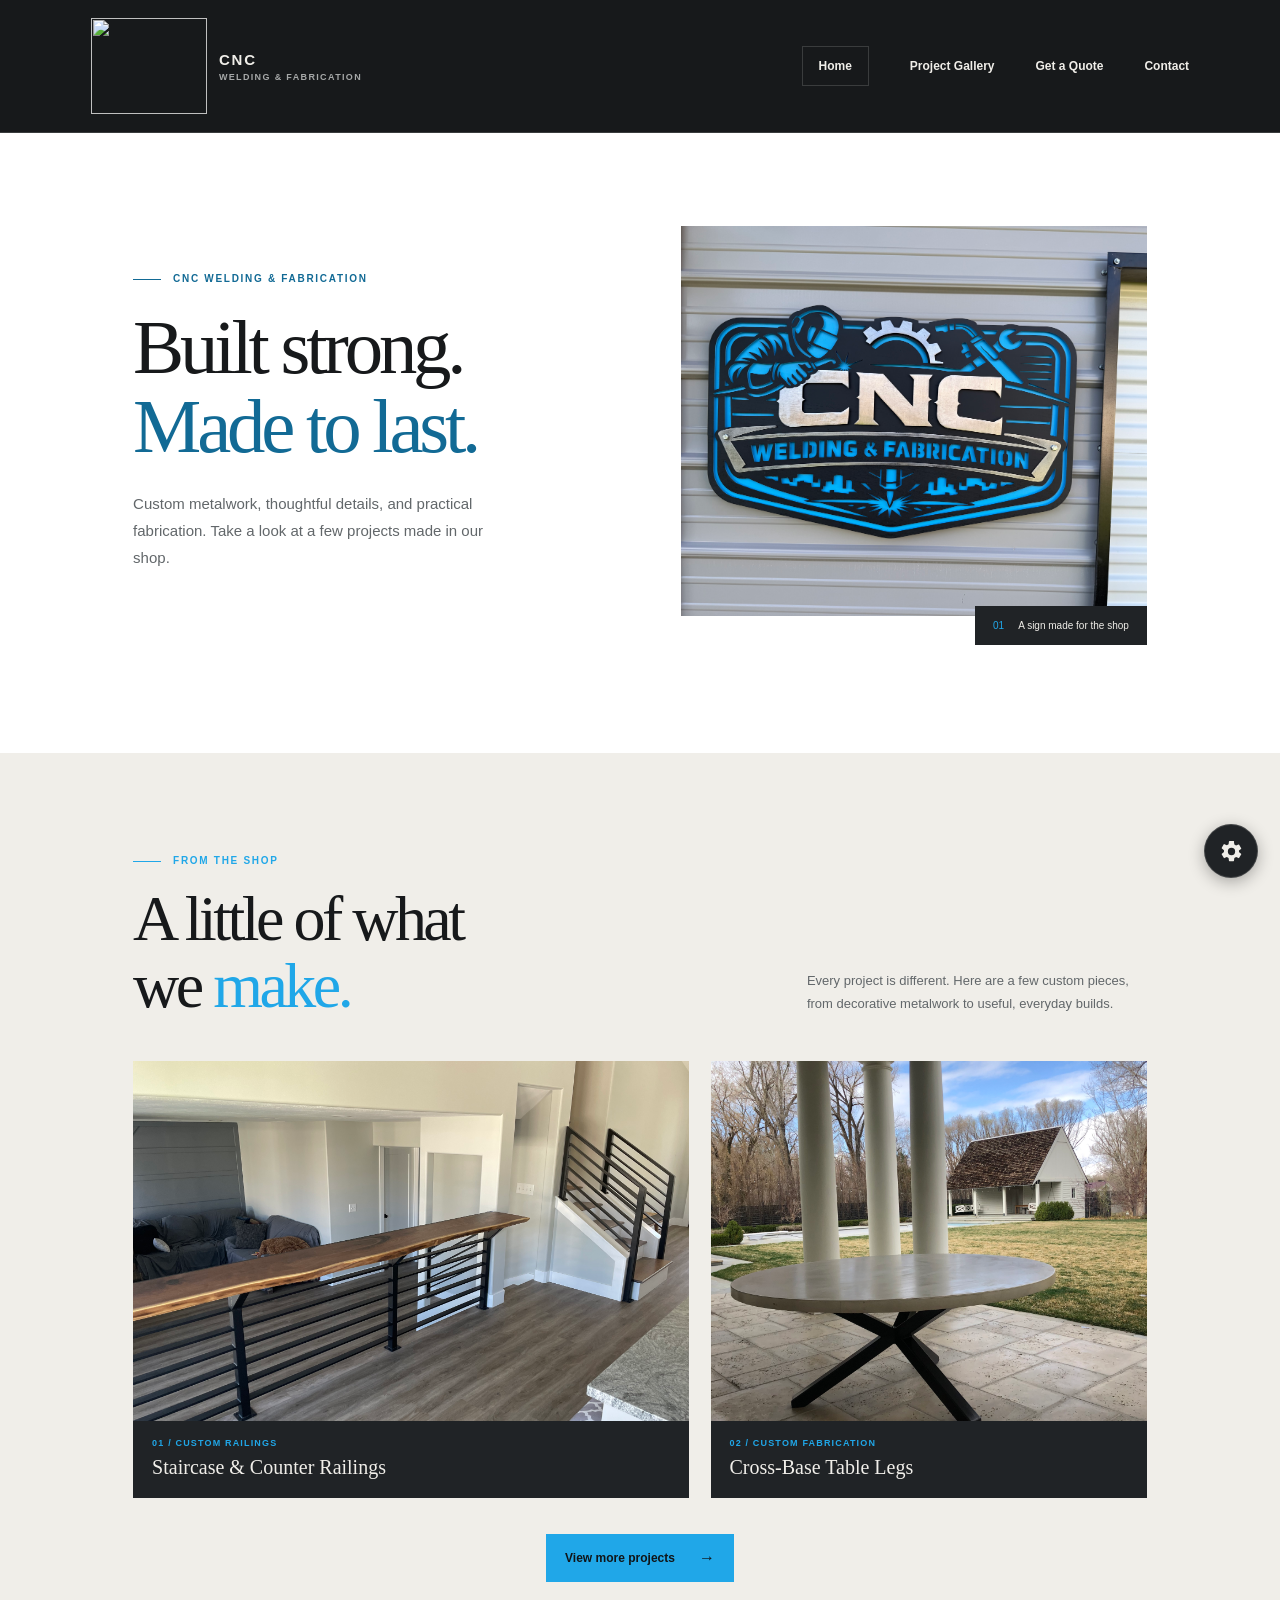
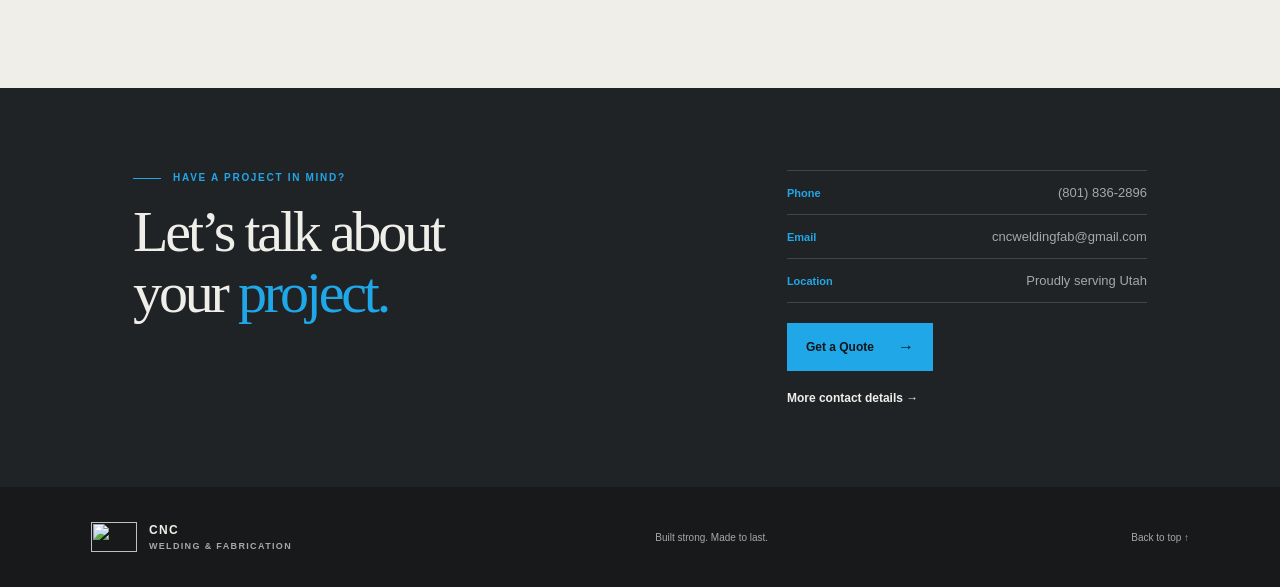
==== commit 1ea26917: "refined gear icon, and improve contrast" ====
--- a/index.html
+++ b/index.html
@@ -7,7 +7,7 @@
       name="description"
       content="CNC Welding & Fabrication creates custom metalwork, repairs, and one-of-a-kind pieces."
     >
-    <title>CNC Welding & Fabrication | Made with purpose</title>
+    <title>CNC Welding & Fabrication | Built strong. Made to last.</title>
     <link rel="icon" type="image/png" href="cnc_logo_2000px.png">
     <link rel="stylesheet" href="style.css">
   </head>
@@ -30,7 +30,7 @@
       <section class="hero" id="home" aria-labelledby="hero-title">
         <div class="hero__copy">
           <p class="eyebrow"><span class="eyebrow__line"></span> CNC Welding &amp; Fabrication</p>
-          <h1 id="hero-title">Made with purpose.<br><span>Built to last.</span></h1>
+          <h1 id="hero-title">Built strong.<br><span>Made to last.</span></h1>
           <p class="hero__intro">
             Custom metalwork, thoughtful details, and practical fabrication.
             Take a look at a few projects made in our shop.
@@ -105,7 +105,7 @@
         <img src="cnc_logo_2000px.png" alt="">
         <span>CNC <span class="brand__sub">Welding &amp; Fabrication</span></span>
       </a>
-      <p>Made with purpose. Built to last.</p>
+      <p>Built strong. Made to last.</p>
       <a class="back-to-top" href="#top">Back to top ↑</a>
     </footer>
     <script src="settings.js"></script>
--- a/style.css
+++ b/style.css
@@ -745,9 +745,10 @@
   color: var(--paper);
 }
 
-:root[data-theme="dark"] .contact {
+/* commented out becuase it looks better with the dark theme, but can be uncommented if needed */
+/* :root[data-theme="dark"] .contact {
   background: #303438;
-}
+} */
 
 :root[data-contrast="high"] {
   --muted: #fff;
@@ -762,7 +763,7 @@
 
 :root[data-contrast="high"] .work .eyebrow,
 :root[data-contrast="high"] .work h2 span {
-  color: #00557b;
+  color: #006b91;
 }
 
 :root[data-contrast="high"] .work .section-heading__text,
@@ -776,9 +777,11 @@
 }
 
 :root[data-contrast="high"] .project__number,
+:root[data-contrast="high"] .hero__image figcaption span,
 :root[data-contrast="high"] .contact .eyebrow,
 :root[data-contrast="high"] .contact h2 span,
 :root[data-contrast="high"] .contact-list li > span:first-child,
+:root[data-contrast="high"] .quote-page .eyebrow,
 :root[data-contrast="high"] .quote-page h1 span {
   color: #8edbff;
 }
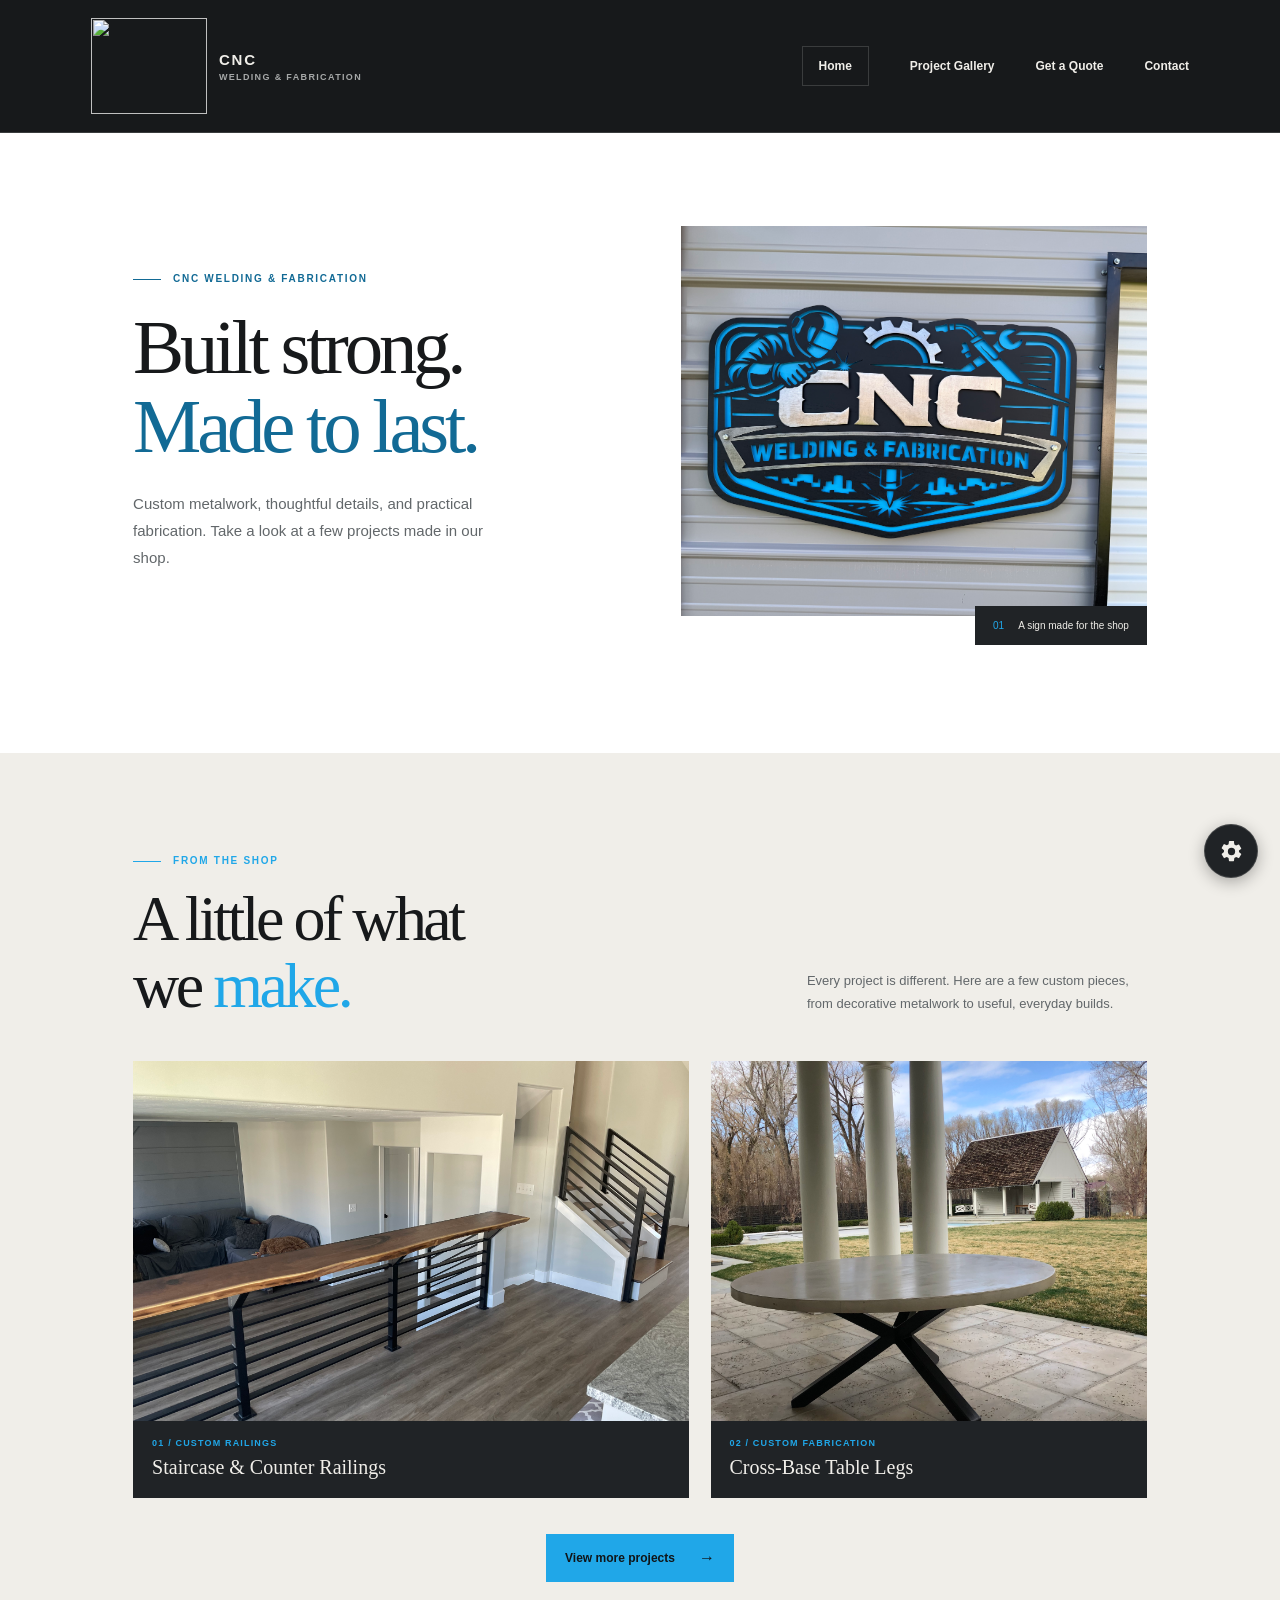
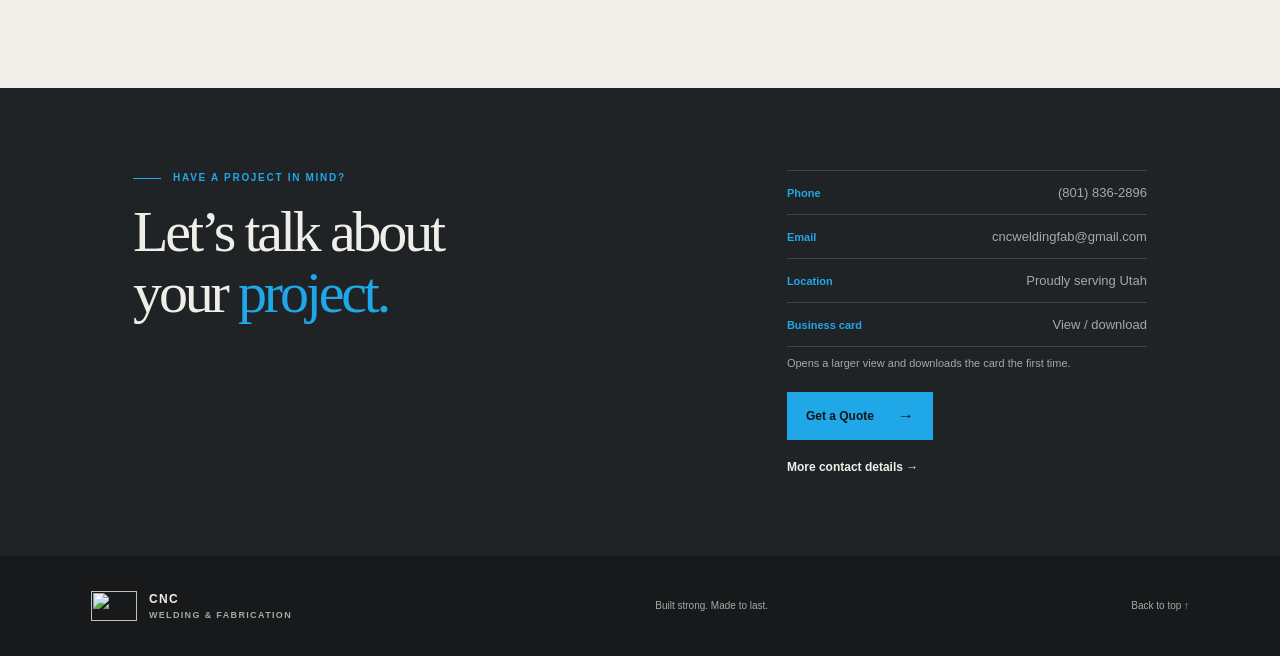
==== commit 093a45b1: "created business card giver" ====
--- a/index.html
+++ b/index.html
@@ -92,7 +92,9 @@
               <li><span>Phone</span><a class="contact-list__value" href="tel:+18018362896">(801) 836-2896</a></li>
               <li><span>Email</span><a class="contact-list__value" href="mailto:cncweldingfab@gmail.com">cncweldingfab@gmail.com</a></li>
               <li><span>Location</span><span class="contact-list__value">Proudly serving Utah</span></li>
+              <li><span>Business card</span><a class="contact-list__value" href="Business-card.PNG" download="CNC-Welding-Business-Card.PNG" data-business-card aria-label="View business card preview; download happens once">View / download</a></li>
             </ul>
+            <p class="contact-card-note">Opens a larger view and downloads the card the first time.</p>
             <a class="button" href="quote.html">Get a Quote <span aria-hidden="true">→</span></a>
             <a class="contact__more" href="contact.html">More contact details <span aria-hidden="true">→</span></a>
           </div>
@@ -108,6 +110,7 @@
       <p>Built strong. Made to last.</p>
       <a class="back-to-top" href="#top">Back to top ↑</a>
     </footer>
+    <script src="lightbox.js"></script>
     <script src="settings.js"></script>
   </body>
 </html>
--- a/style.css
+++ b/style.css
@@ -436,6 +436,17 @@
   color: var(--paper);
 }
 
+.contact-card-note {
+  margin: -12px 0 0;
+  color: var(--muted);
+  font-size: 11px;
+  line-height: 1.5;
+}
+
+.contact--quote {
+  margin-top: 40px;
+}
+
 .contact__details .button {
   justify-self: start;
 }
@@ -450,21 +461,54 @@
   color: var(--blue);
 }
 
-.contact-page__intro {
-  min-height: 340px;
-  padding-top: 72px;
-  padding-bottom: 76px;
-}
-
-.contact-page__intro h1 {
-  max-width: 760px;
+.contact-page__inner {
+  gap: clamp(40px, 8vw, 110px);
+}
+
+.contact-page {
+  background: #fff;
+  color: var(--ink);
+}
+
+.contact-page .eyebrow,
+.contact-page h1 span,
+.contact-page .contact-list li > span:first-child {
+  color: #126a95;
+}
+
+.contact-page .contact-list li {
+  border-color: rgba(23, 25, 27, 0.2);
+}
+
+.contact-page .contact-list li:first-child {
+  border-color: rgba(23, 25, 27, 0.2);
+}
+
+.contact-page .contact-list__value {
+  color: #343a3e;
+}
+
+.contact-page .contact-list a:hover {
+  color: #126a95;
+}
+
+.contact-page .contact-card-note {
+  color: #62676a;
+}
+
+.contact-page__copy {
+  max-width: 560px;
+}
+
+.contact-page h1 {
   margin-bottom: 22px;
+  font-size: clamp(42px, 5vw, 64px);
+  line-height: 1.05;
 }
 
 .contact-page__intro-copy {
-  max-width: 560px;
-  margin-bottom: 0;
-  color: #62676a;
+  margin-bottom: 22px;
+  color: var(--muted);
   font-size: 15px;
   line-height: 1.8;
 }
@@ -554,10 +598,6 @@
 
   .section-wrap {
     padding: 76px 8%;
-  }
-
-  .contact-page__intro {
-    min-height: 0;
   }
 
   .section-heading {
@@ -643,6 +683,67 @@
 
 .project figcaption span.project__name {
   display: block; margin-bottom: 0;
+}
+
+.image-lightbox__trigger {
+  cursor: zoom-in;
+}
+
+.image-lightbox {
+  position: fixed;
+  max-width: min(96vw, 1200px);
+  max-height: 94vh;
+  margin: auto;
+  padding: clamp(16px, 3vw, 32px);
+  border: 1px solid var(--rule);
+  background: var(--panel);
+  color: var(--paper);
+}
+
+.image-lightbox::backdrop {
+  background: rgba(0, 0, 0, 0.82);
+}
+
+.image-lightbox figure {
+  display: grid;
+  justify-items: center;
+  gap: 12px;
+  margin: 0;
+}
+
+.image-lightbox__image {
+  display: block;
+  width: auto;
+  height: auto;
+  max-width: 90vw;
+  max-height: 82vh;
+  object-fit: contain;
+}
+
+.image-lightbox__caption {
+  max-width: 90vw;
+  color: var(--paper);
+  font-size: 13px;
+  line-height: 1.5;
+  text-align: center;
+}
+
+.image-lightbox__close {
+  position: absolute;
+  top: 8px;
+  right: 8px;
+  display: grid;
+  width: 36px;
+  height: 36px;
+  place-items: center;
+  border: 1px solid var(--rule);
+  border-radius: 50%;
+  background: var(--panel);
+  color: var(--paper);
+  font: inherit;
+  font-size: 24px;
+  line-height: 1;
+  cursor: pointer;
 }
 
 .site-settings {
@@ -745,6 +846,27 @@
   color: var(--paper);
 }
 
+:root[data-theme="dark"] .contact-page {
+  background: var(--panel);
+  color: var(--paper);
+}
+
+:root[data-theme="dark"] .contact-page .eyebrow,
+:root[data-theme="dark"] .contact-page h1 span,
+:root[data-theme="dark"] .contact-page .contact-list li > span:first-child {
+  color: #8edbff;
+}
+
+:root[data-theme="dark"] .contact-page .contact-list li,
+:root[data-theme="dark"] .contact-page .contact-list li:first-child {
+  border-color: var(--rule);
+}
+
+:root[data-theme="dark"] .contact-page .contact-list__value,
+:root[data-theme="dark"] .contact-page .contact-card-note {
+  color: var(--muted);
+}
+
 /* commented out becuase it looks better with the dark theme, but can be uncommented if needed */
 /* :root[data-theme="dark"] .contact {
   background: #303438;
@@ -779,6 +901,7 @@
 :root[data-contrast="high"] .project__number,
 :root[data-contrast="high"] .hero__image figcaption span,
 :root[data-contrast="high"] .contact .eyebrow,
+:root[data-contrast="high"] .contact h1 span,
 :root[data-contrast="high"] .contact h2 span,
 :root[data-contrast="high"] .contact-list li > span:first-child,
 :root[data-contrast="high"] .quote-page .eyebrow,
@@ -790,14 +913,47 @@
 :root[data-contrast="high"][data-theme="dark"] .work h2 span,
 :root[data-contrast="high"][data-theme="dark"] .project__number,
 :root[data-contrast="high"][data-theme="dark"] .contact .eyebrow,
+:root[data-contrast="high"][data-theme="dark"] .contact h1 span,
 :root[data-contrast="high"][data-theme="dark"] .contact h2 span,
 :root[data-contrast="high"][data-theme="dark"] .contact-list li > span:first-child,
 :root[data-contrast="high"][data-theme="dark"] .quote-page h1 span {
   color: #8edbff;
 }
 
+:root[data-contrast="high"] .contact.contact-page .eyebrow,
+:root[data-contrast="high"] .contact.contact-page h1 span,
+:root[data-contrast="high"] .contact.contact-page .contact-list li > span:first-child {
+  color: #006b91;
+}
+
+:root[data-contrast="high"] .contact.contact-page .contact-list li,
+:root[data-contrast="high"] .contact.contact-page .contact-list li:first-child {
+  border-color: rgba(23, 25, 27, 0.55);
+}
+
+:root[data-contrast="high"][data-theme="dark"] .contact.contact-page .eyebrow,
+:root[data-contrast="high"][data-theme="dark"] .contact.contact-page h1 span,
+:root[data-contrast="high"][data-theme="dark"] .contact.contact-page .contact-list li > span:first-child {
+  color: #8edbff;
+}
+
+:root[data-contrast="high"][data-theme="dark"] .contact.contact-page .contact-list li,
+:root[data-contrast="high"][data-theme="dark"] .contact.contact-page .contact-list li:first-child {
+  border-color: var(--rule);
+}
+
 :root[data-contrast="high"] .contact-list__value,
 :root[data-contrast="high"] .site-footer {
+  color: #fff;
+}
+
+:root[data-contrast="high"] .contact-page .contact-list__value,
+:root[data-contrast="high"] .contact-page .contact-card-note {
+  color: #343a3e;
+}
+
+:root[data-contrast="high"][data-theme="dark"] .contact-page .contact-list__value,
+:root[data-contrast="high"][data-theme="dark"] .contact-page .contact-card-note {
   color: #fff;
 }
 
